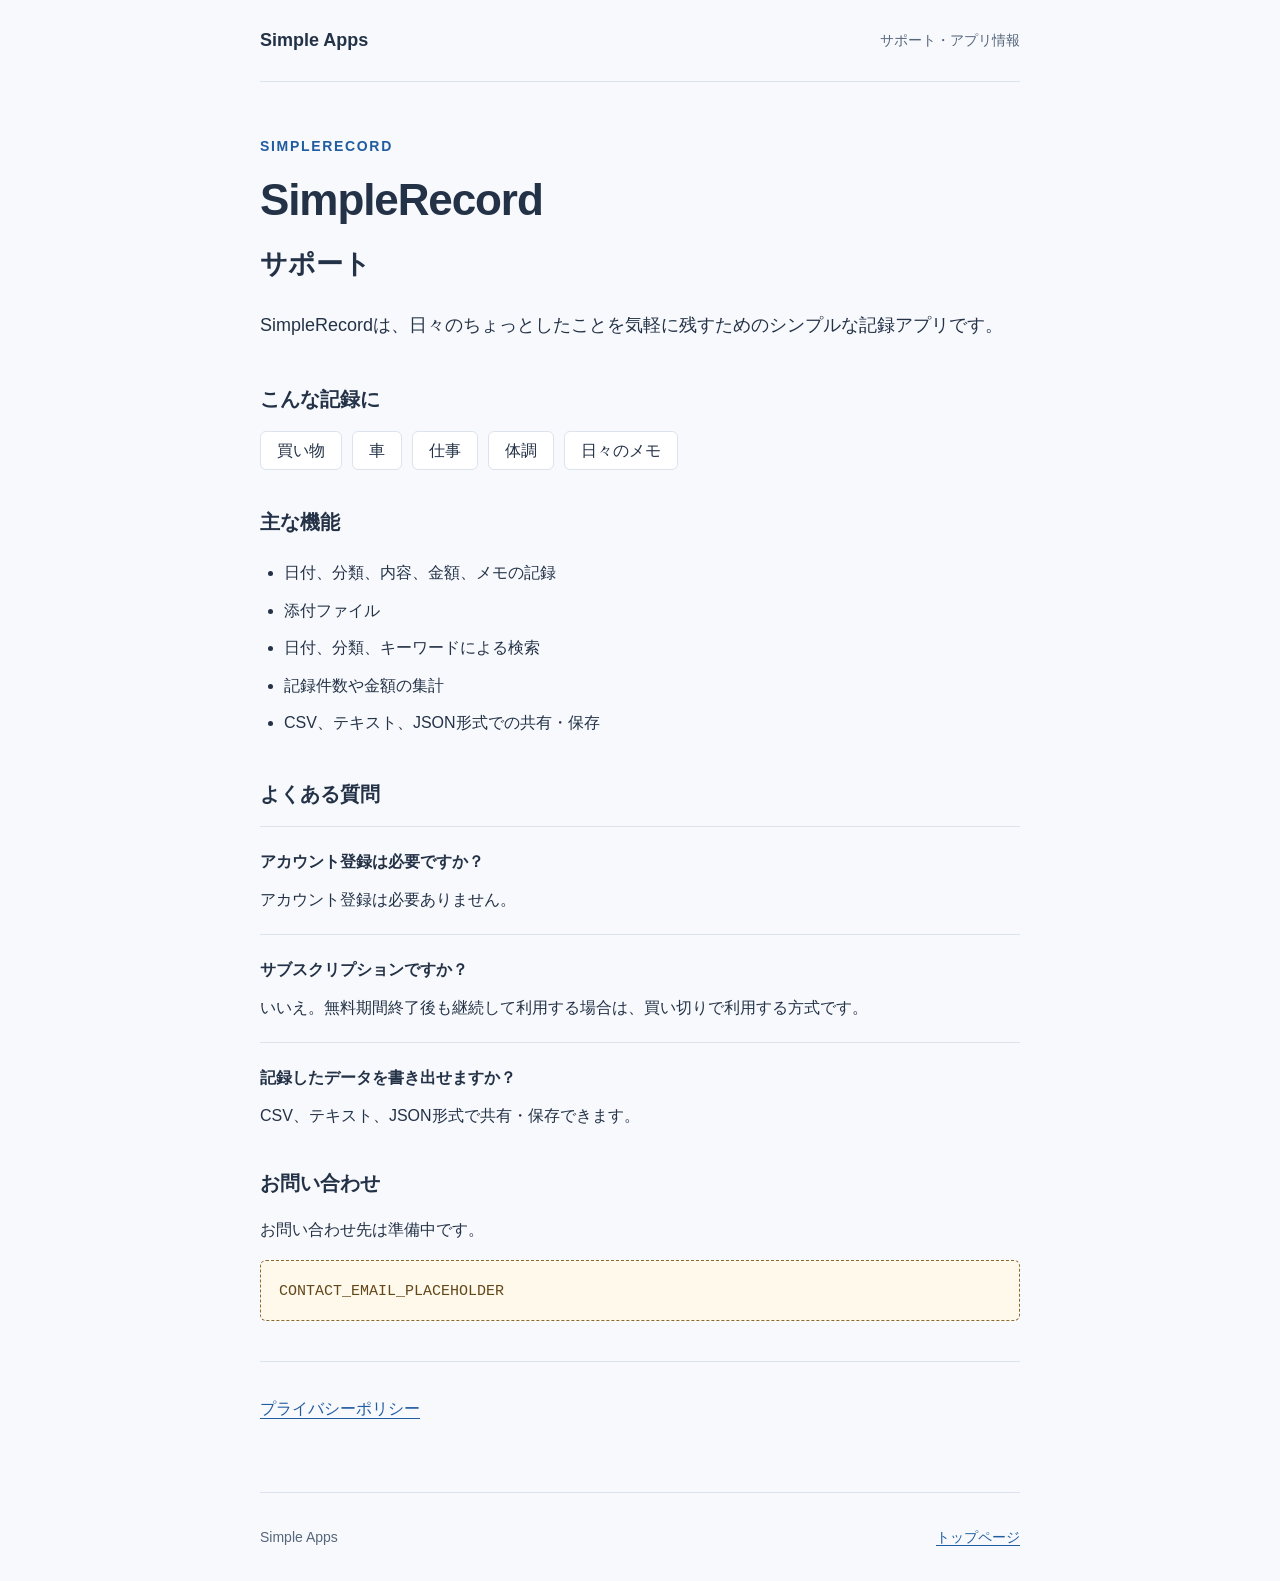
==== simplerecord/index.html @ bc2d6ebd "Add Simple Apps support site" ====
<!doctype html>
<html lang="ja">
<head>
  <meta charset="utf-8">
  <meta name="viewport" content="width=device-width, initial-scale=1">
  <meta name="description" content="SimpleRecordの主な機能、よくある質問、お問い合わせ先。">
  <title>SimpleRecord サポート</title>
  <link rel="stylesheet" href="../styles.css">
</head>
<body>
  <a class="skip-link" href="#main">本文へ移動</a>
  <header class="site-header"><a class="brand" href="../index.html">Simple Apps</a><span>サポート・アプリ情報</span></header>
  <main id="main">
    <div class="intro">
      <p class="eyebrow">SIMPLERECORD</p>
      <h1>SimpleRecord <span class="title-detail">サポート</span></h1>
      <p class="lead">SimpleRecordは、日々のちょっとしたことを気軽に残すためのシンプルな記録アプリです。</p>
    </div>
    <section aria-labelledby="uses-heading">
      <h2 id="uses-heading">こんな記録に</h2>
      <ul class="tags"><li>買い物</li><li>車</li><li>仕事</li><li>体調</li><li>日々のメモ</li></ul>
    </section>
    <section aria-labelledby="features-heading">
      <h2 id="features-heading">主な機能</h2>
      <ul class="features">
        <li>日付、分類、内容、金額、メモの記録</li>
        <li>添付ファイル</li>
        <li>日付、分類、キーワードによる検索</li>
        <li>記録件数や金額の集計</li>
        <li>CSV、テキスト、JSON形式での共有・保存</li>
      </ul>
    </section>
    <section aria-labelledby="faq-heading">
      <h2 id="faq-heading">よくある質問</h2>
      <dl class="faq">
        <dt>アカウント登録は必要ですか？</dt>
        <dd>アカウント登録は必要ありません。</dd>
        <dt>サブスクリプションですか？</dt>
        <dd>いいえ。無料期間終了後も継続して利用する場合は、買い切りで利用する方式です。</dd>
        <dt>記録したデータを書き出せますか？</dt>
        <dd>CSV、テキスト、JSON形式で共有・保存できます。</dd>
      </dl>
    </section>
    <section aria-labelledby="contact-heading">
      <h2 id="contact-heading">お問い合わせ</h2>
      <p>お問い合わせ先は準備中です。</p>
      <!-- 公開・App Store申請前に、以下を正式な問い合わせ先に置き換えてください。 -->
      <p class="contact-placeholder"><code>CONTACT_EMAIL_PLACEHOLDER</code></p>
    </section>
    <nav class="page-links" aria-label="関連情報"><a href="privacy.html">プライバシーポリシー</a></nav>
  </main>
  <footer class="site-footer"><span>Simple Apps</span><a href="../index.html">トップページ</a></footer>
</body>
</html>
---- styles.css ----
/* Shared, dependency-free styles for Simple Apps. */
:root {
  color-scheme: light;
  font-family: -apple-system, BlinkMacSystemFont, "Hiragino Kaku Gothic ProN", "Hiragino Sans", "Yu Gothic", Meiryo, sans-serif;
  color: #243247;
  background: #f7f9fc;
  line-height: 1.85;
  -webkit-text-size-adjust: 100%;
}
* { box-sizing: border-box; }
body { margin: 0; overflow-wrap: anywhere; }
a { color: #205ca0; text-underline-offset: .24em; }
a:hover { text-decoration-thickness: 2px; }
a:focus-visible { outline: 3px solid #205ca0; outline-offset: 5px; }
.site-header, main, .site-footer { width: min(100% - 48px, 760px); margin-inline: auto; }
.site-header { padding-block: 24px; border-bottom: 1px solid #dce3ec; display: flex; align-items: center; justify-content: space-between; gap: 16px; flex-wrap: wrap; }
.brand { font-size: 1.125rem; font-weight: 700; color: #243247; text-decoration: none; }
.site-header span, .muted { color: #56667b; }
.site-header span { font-size: .875rem; }
main { padding-block: 52px 60px; min-height: 65vh; }
.intro { margin-bottom: 40px; }
.eyebrow { font-size: .875rem; font-weight: 700; letter-spacing: .12em; color: #205ca0; margin: 0 0 10px; }
h1 { font-size: clamp(2rem, 5vw, 2.75rem); line-height: 1.35; letter-spacing: -.025em; margin: 0 0 24px; }
.title-detail { display: block; font-size: .62em; letter-spacing: 0; margin-top: 12px; line-height: 1.6; }
h2 { font-size: 1.25rem; line-height: 1.6; margin: 0 0 16px; }
p { margin: 0 0 16px; }
p:last-child { margin-bottom: 0; }
.lead { font-size: 1.125rem; }
section { margin-top: 36px; }
.app-card { padding: 32px; background: #fff; border: 1px solid #dce3ec; border-top: 3px solid #205ca0; border-radius: 12px; }
.app-card h2 { font-size: 1.75rem; }
.button-link { display: inline-block; margin-top: 12px; padding: 10px 20px; background: #205ca0; color: #fff; border-radius: 6px; text-decoration: none; font-weight: 600; }
.button-link:hover { background: #184b84; }
.upcoming { margin-top: 28px; font-size: .9375rem; }
.tags { display: flex; flex-wrap: wrap; gap: 10px; padding: 0; list-style: none; }
.tags li { padding: 4px 16px; border: 1px solid #dce3ec; background: #fff; border-radius: 6px; }
.features { padding-left: 1.5em; }
.features li { padding-block: 4px; }
.faq { margin: 0; }
.faq dt { border-top: 1px solid #dce3ec; padding-top: 20px; font-weight: 600; }
.faq dd { margin: 8px 0 20px; }
.contact-placeholder { padding: 14px 18px; border: 1px dashed #8a6a2d; border-radius: 6px; background: #fff9ec; color: #624719; }
.contact-placeholder code { font-size: .9375rem; }
.page-links { margin-top: 40px; padding-top: 24px; border-top: 1px solid #dce3ec; }
.page-links a, .site-footer a { display: inline-block; padding-block: 8px; }
.site-footer { border-top: 1px solid #dce3ec; padding-block: 24px; display: flex; align-items: center; justify-content: space-between; gap: 16px; flex-wrap: wrap; font-size: .875rem; color: #56667b; }
.skip-link { position: absolute; top: 8px; left: 8px; padding: 8px 16px; background: #fff; transform: translateY(-200%); }
.skip-link:focus { transform: translateY(0); }
@media (max-width: 480px) {
  .site-header, main, .site-footer { width: calc(100% - 40px); }
  main { padding-block: 36px 44px; }
  .app-card { padding: 24px; }
}
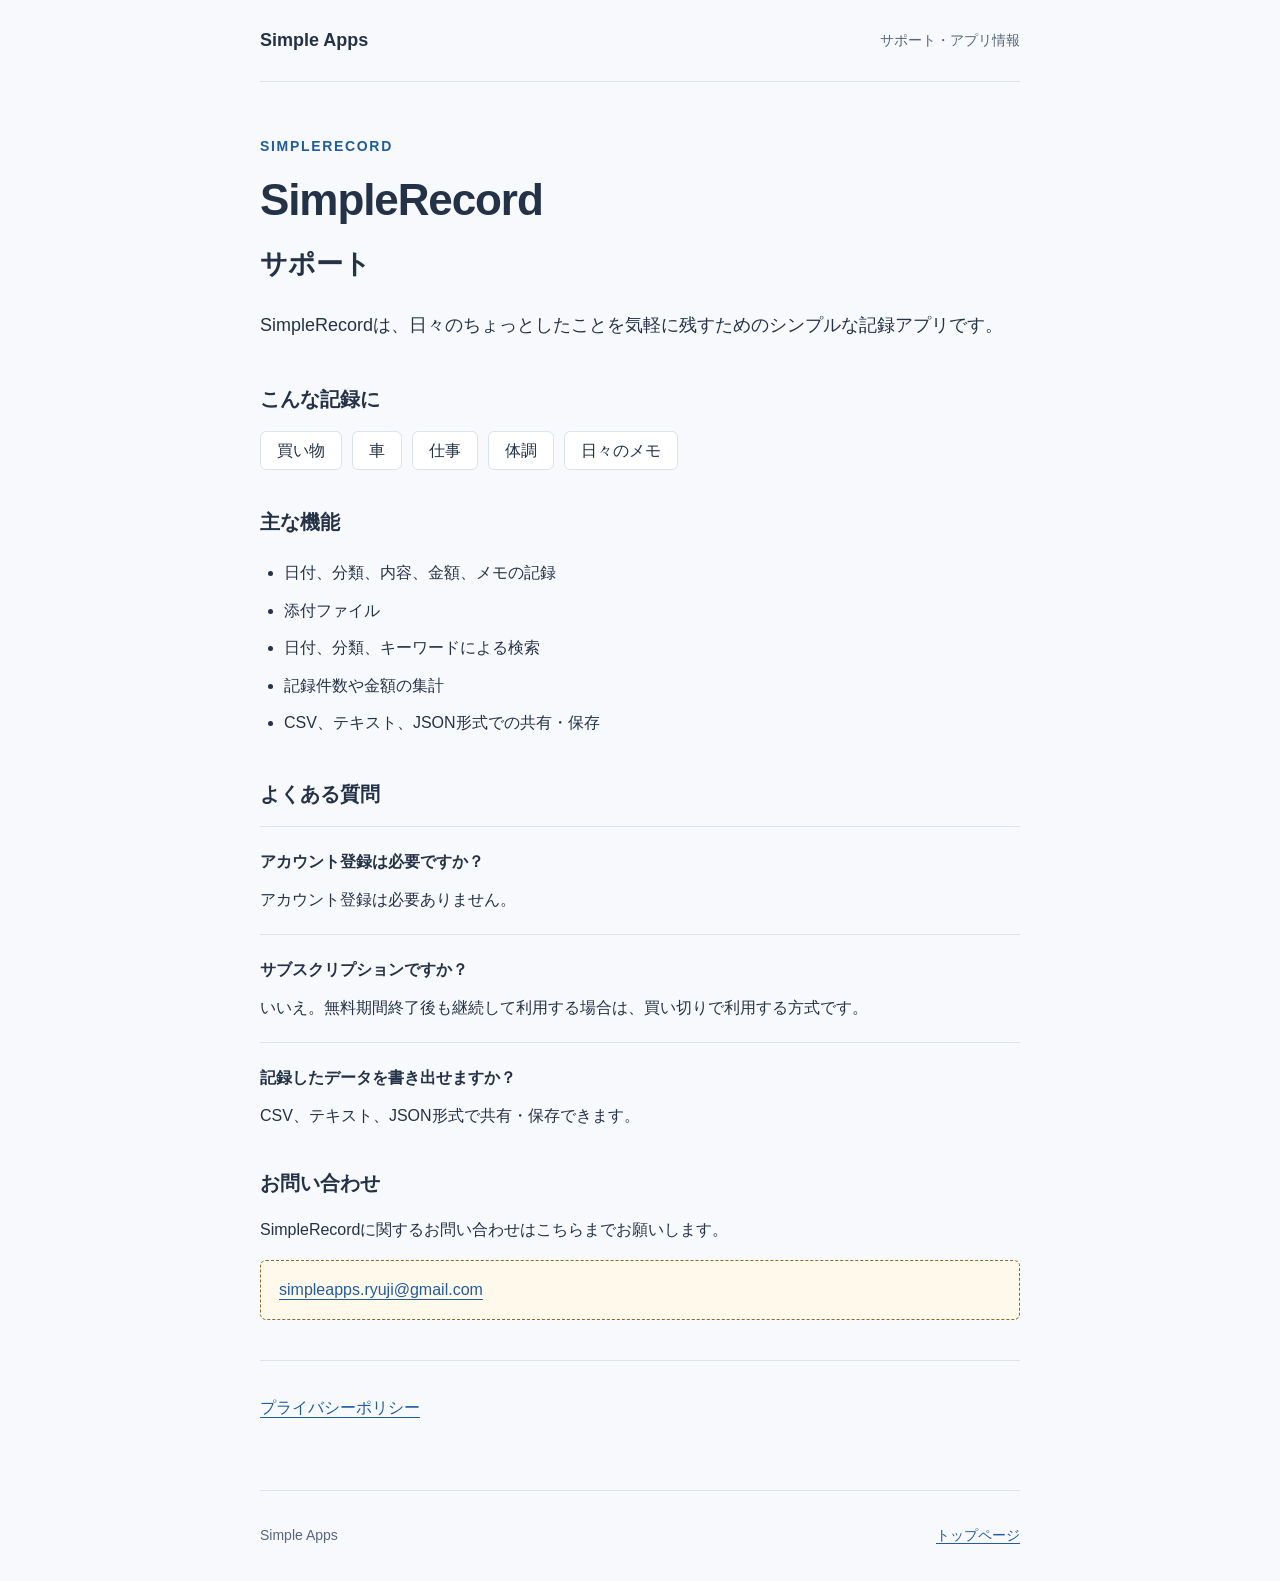
==== commit 5914aa3c: "Finalize SimpleRecord support contact" ====
--- a/simplerecord/index.html
+++ b/simplerecord/index.html
@@ -43,9 +43,8 @@
     </section>
     <section aria-labelledby="contact-heading">
       <h2 id="contact-heading">お問い合わせ</h2>
-      <p>お問い合わせ先は準備中です。</p>
-      <!-- 公開・App Store申請前に、以下を正式な問い合わせ先に置き換えてください。 -->
-      <p class="contact-placeholder"><code>CONTACT_EMAIL_PLACEHOLDER</code></p>
+      <p>SimpleRecordに関するお問い合わせはこちらまでお願いします。</p>
+      <p class="contact-placeholder"><a href="mailto:simpleapps.ryuji@gmail.com">simpleapps.ryuji@gmail.com</a></p>
     </section>
     <nav class="page-links" aria-label="関連情報"><a href="privacy.html">プライバシーポリシー</a></nav>
   </main>
